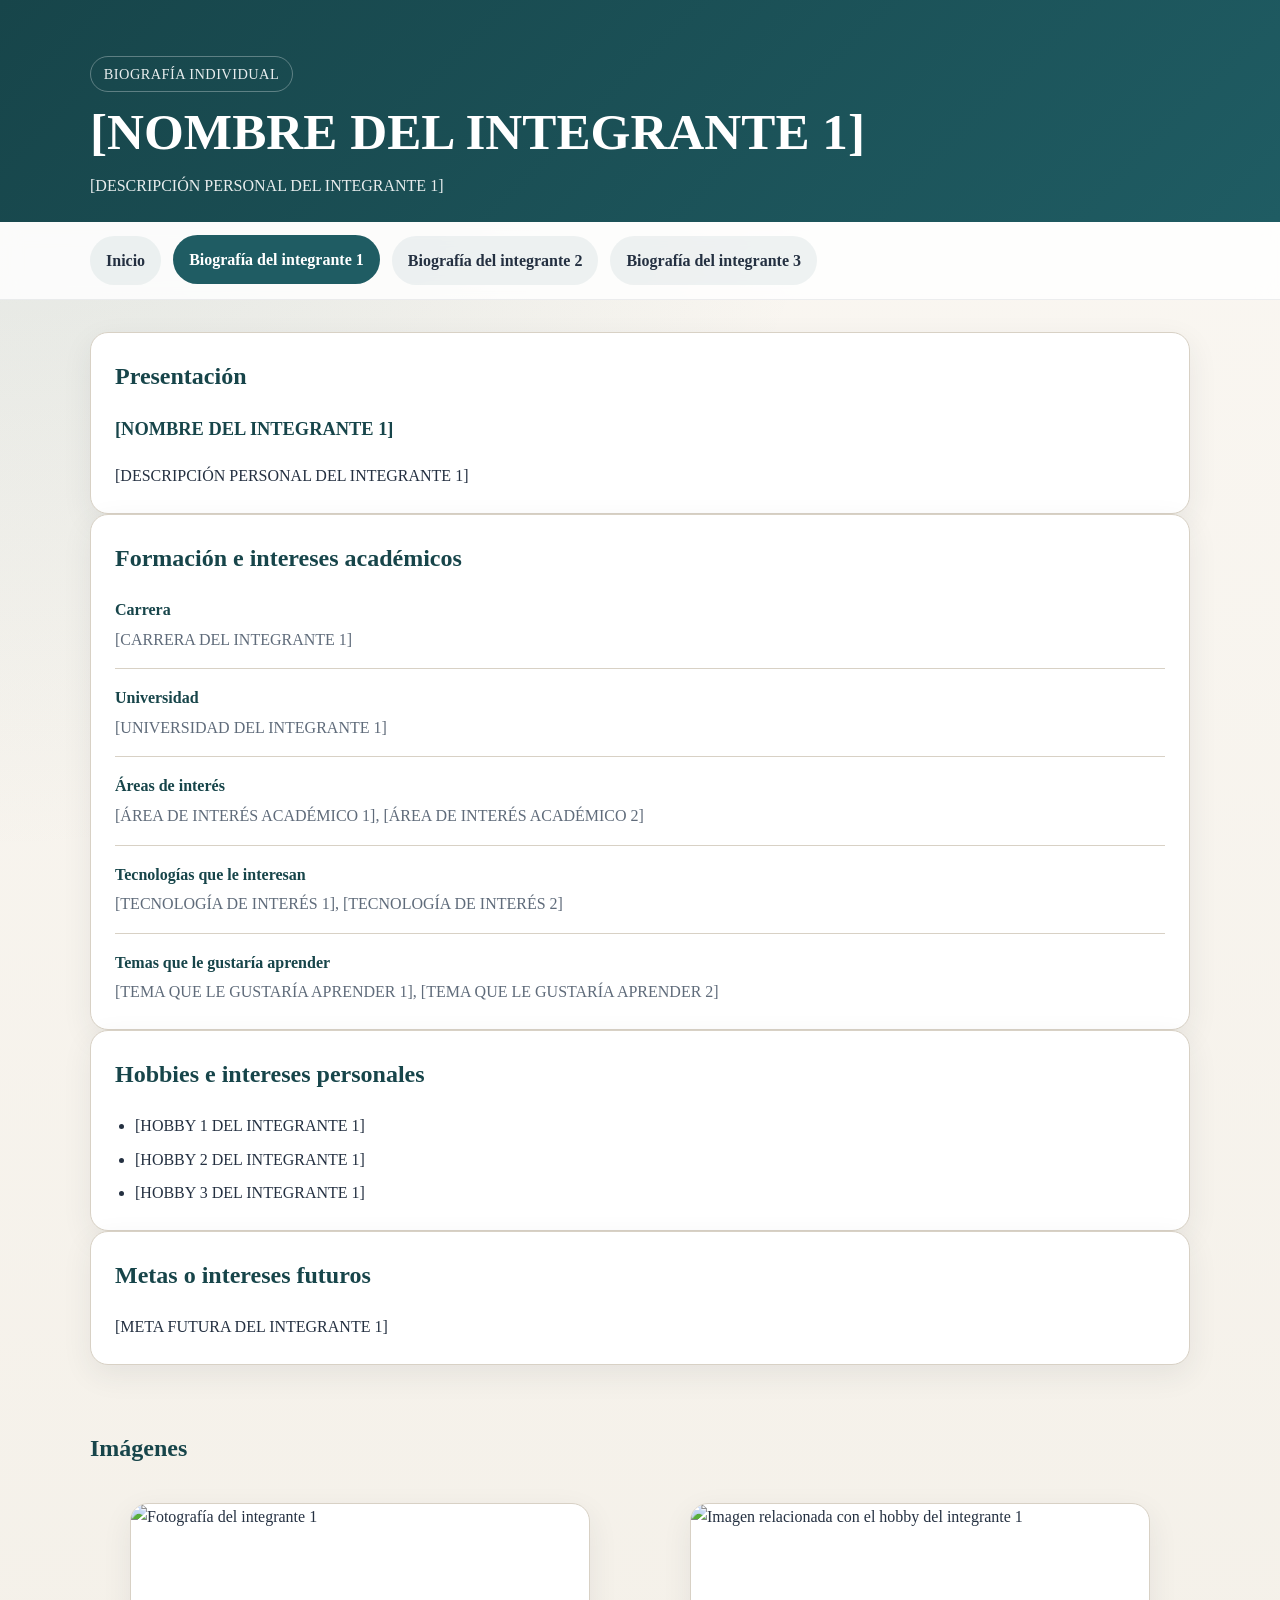
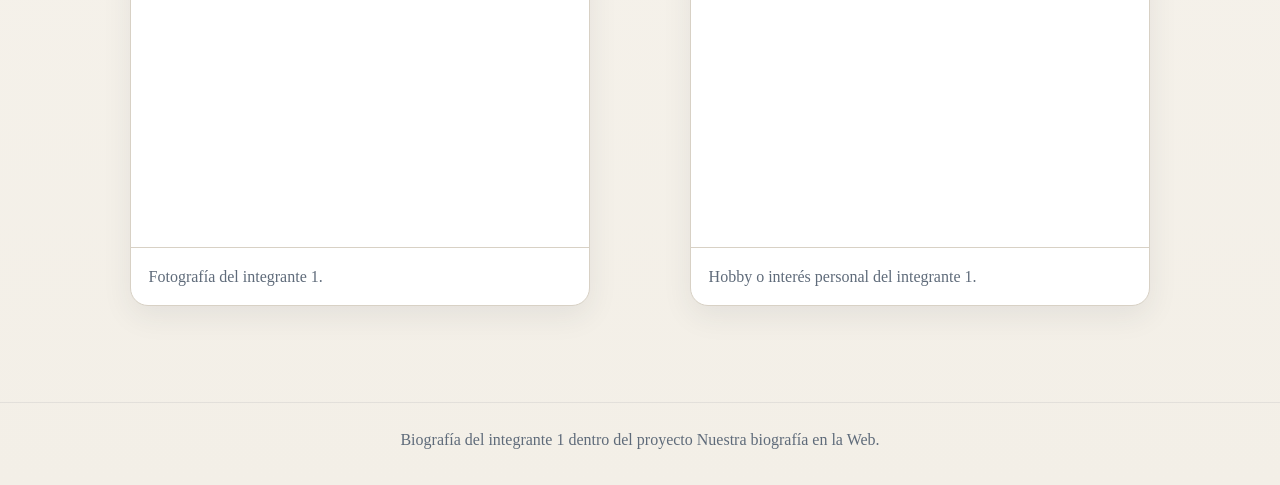
==== public/biografia1.html @ f6c76919 "Creacion de archivos y estructura del laboratorio" ====
<!doctype html>
<html lang="es">
  <head>
    <meta charset="UTF-8" />
    <meta name="viewport" content="width=device-width, initial-scale=1.0" />
    <title>Biografía del integrante 1</title>
    <link rel="stylesheet" href="../style.css" />
  </head>
  <body>
    <!-- Encabezado de la biografía -->
    <header class="encabezado encabezado--biografia">
      <div class="contenedor encabezado__contenido">
        <p class="etiqueta-sitio">Biografía individual</p>
        <h1>[NOMBRE DEL INTEGRANTE 1]</h1>
        <p>[DESCRIPCIÓN PERSONAL DEL INTEGRANTE 1]</p>
      </div>
    </header>

    <!-- Menú de navegación principal -->
    <nav class="navegacion" aria-label="Menú principal">
      <div class="contenedor">
        <ul class="menu-principal">
          <li><a href="../index.html">Inicio</a></li>
          <li>
            <a class="activo" href="biografia1.html"
              >Biografía del integrante 1</a
            >
          </li>
          <li><a href="biografia2.html">Biografía del integrante 2</a></li>
          <li><a href="biografia3.html">Biografía del integrante 3</a></li>
        </ul>
      </div>
    </nav>

    <!-- Contenido principal de la biografía -->
    <main class="contenedor contenido-principal contenido-biografia">
      <section class="seccion">
        <article class="tarjeta-bio">
          <h2>Presentación</h2>
          <p class="nombre-integrante">[NOMBRE DEL INTEGRANTE 1]</p>
          <p>[DESCRIPCIÓN PERSONAL DEL INTEGRANTE 1]</p>
        </article>

        <article class="tarjeta-bio">
          <h2>Formación e intereses académicos</h2>
          <dl class="lista-datos">
            <div>
              <dt>Carrera</dt>
              <dd>[CARRERA DEL INTEGRANTE 1]</dd>
            </div>
            <div>
              <dt>Universidad</dt>
              <dd>[UNIVERSIDAD DEL INTEGRANTE 1]</dd>
            </div>
            <div>
              <dt>Áreas de interés</dt>
              <dd>
                [ÁREA DE INTERÉS ACADÉMICO 1], [ÁREA DE INTERÉS ACADÉMICO 2]
              </dd>
            </div>
            <div>
              <dt>Tecnologías que le interesan</dt>
              <dd>[TECNOLOGÍA DE INTERÉS 1], [TECNOLOGÍA DE INTERÉS 2]</dd>
            </div>
            <div>
              <dt>Temas que le gustaría aprender</dt>
              <dd>
                [TEMA QUE LE GUSTARÍA APRENDER 1], [TEMA QUE LE GUSTARÍA
                APRENDER 2]
              </dd>
            </div>
          </dl>
        </article>

        <article class="tarjeta-bio">
          <h2>Hobbies e intereses personales</h2>
          <ul class="lista-hobbies">
            <li>[HOBBY 1 DEL INTEGRANTE 1]</li>
            <li>[HOBBY 2 DEL INTEGRANTE 1]</li>
            <li>[HOBBY 3 DEL INTEGRANTE 1]</li>
          </ul>
        </article>

        <article class="tarjeta-bio">
          <h2>Metas o intereses futuros</h2>
          <p>[META FUTURA DEL INTEGRANTE 1]</p>
        </article>
      </section>

      <!-- Imágenes de ejemplo que deben reemplazarse por material real del estudiante -->
      <section class="seccion">
        <h2>Imágenes</h2>
        <div class="galeria-imagenes">
          <figure class="tarjeta-imagen">
            <!-- Reemplazar esta imagen por una fotografía del integrante 1 -->
            <img
              src="../img/foto-integrante-1.jpg"
              alt="Fotografía del integrante 1"
            />
            <figcaption>Fotografía del integrante 1.</figcaption>
          </figure>

          <figure class="tarjeta-imagen">
            <!-- Reemplazar esta imagen por una imagen relacionada con un hobby del integrante 1 -->
            <img
              src="../img/hobby-integrante-1.jpg"
              alt="Imagen relacionada con el hobby del integrante 1"
            />
            <figcaption>Hobby o interés personal del integrante 1.</figcaption>
          </figure>
        </div>
      </section>
    </main>

    <!-- Pie de página -->
    <footer class="pie-pagina">
      <div class="contenedor">
        <p>
          Biografía del integrante 1 dentro del proyecto Nuestra biografía en la
          Web.
        </p>
      </div>
    </footer>
  </body>
</html>
---- style.css ----
/* Estilos generales */
:root {
  --color-fondo: #f3efe7;
  --color-fondo-secundario: #ffffff;
  --color-texto: #243041;
  --color-texto-suave: #5f6b7a;
  --color-primario: #1f5c63;
  --color-primario-oscuro: #17454a;
  --color-borde: #d8d1c5;
  --sombra-suave: 0 10px 30px rgba(36, 48, 65, 0.08);
  --radio: 18px;
  --ancho-contenido: 1100px;
}

* {
  box-sizing: border-box;
}

html {
  scroll-behavior: smooth;
}

body {
  margin: 0;
  font-family: Georgia, "Times New Roman", serif;
  line-height: 1.6;
  color: var(--color-texto);
  background:
    radial-gradient(
      circle at top left,
      rgba(31, 92, 99, 0.12),
      transparent 35%
    ),
    linear-gradient(180deg, #faf7f2 0%, var(--color-fondo) 100%);
}

img {
  display: block;
  max-width: 100%;
}

a {
  color: inherit;
  text-decoration: none;
}

a:hover,
a:focus-visible {
  text-decoration: underline;
}

.contenedor {
  width: min(100% - 2rem, var(--ancho-contenido));
  margin: 0 auto;
}

.seccion {
  margin-bottom: 2rem;
}

/* Encabezado */
.encabezado {
  padding: 3.5rem 0 2rem;
  background: linear-gradient(
    135deg,
    var(--color-primario-oscuro),
    var(--color-primario)
  );
  color: #ffffff;
}

.encabezado--biografia {
  padding-bottom: 1.5rem;
}

.encabezado__contenido {
  display: grid;
  gap: 0.75rem;
}

.encabezado h1 {
  margin: 0;
  font-size: clamp(2rem, 4vw, 3.5rem);
  line-height: 1.1;
}

.encabezado p {
  margin: 0;
  max-width: 70ch;
  color: rgba(255, 255, 255, 0.9);
}

.etiqueta-sitio {
  display: inline-flex;
  width: fit-content;
  padding: 0.35rem 0.8rem;
  border: 1px solid rgba(255, 255, 255, 0.3);
  border-radius: 999px;
  font-size: 0.9rem;
  letter-spacing: 0.03em;
  text-transform: uppercase;
}

/* Menú de navegación */
.navegacion {
  background: rgba(255, 255, 255, 0.82);
  backdrop-filter: blur(10px);
  border-bottom: 1px solid rgba(36, 48, 65, 0.08);
  position: sticky;
  top: 0;
  z-index: 10;
}

.menu-principal {
  list-style: none;
  margin: 0;
  padding: 0.85rem 0;
  display: flex;
  flex-wrap: wrap;
  gap: 0.75rem;
}

.menu-principal a {
  display: block;
  padding: 0.75rem 1rem;
  border-radius: 999px;
  font-weight: 700;
  color: var(--color-texto);
  background: rgba(31, 92, 99, 0.07);
  transition:
    background-color 0.2s ease,
    color 0.2s ease,
    transform 0.2s ease;
}

.menu-principal a:hover,
.menu-principal a:focus-visible,
.menu-principal a.activo {
  background: var(--color-primario);
  color: #ffffff;
  text-decoration: none;
  transform: translateY(-1px);
}

/* Contenido principal */
.contenido-principal {
  padding: 2rem 0 3rem;
}

.tarjeta-destacada,
.tarjeta-bio,
.tarjeta-integrante,
.tarjeta-imagen {
  background: var(--color-fondo-secundario);
  border: 1px solid var(--color-borde);
  border-radius: var(--radio);
  box-shadow: var(--sombra-suave);
}

.tarjeta-destacada,
.tarjeta-bio {
  padding: 1.5rem;
}

.tarjeta-destacada h2,
.tarjeta-bio h2,
.seccion > h2 {
  margin-top: 0;
  color: var(--color-primario-oscuro);
}

.tarjeta-destacada p:last-child,
.tarjeta-bio p:last-child {
  margin-bottom: 0;
}

/* Tarjetas del equipo */
.tarjetas-equipo {
  display: grid;
  grid-template-columns: repeat(auto-fit, minmax(220px, 1fr));
  gap: 1.25rem;
  margin-top: 1.25rem;
}

.tarjeta-integrante {
  padding: 1.5rem;
  display: grid;
  gap: 0.75rem;
}

.numero-integrante {
  width: 3rem;
  height: 3rem;
  margin: 0;
  display: grid;
  place-items: center;
  border-radius: 50%;
  background: rgba(31, 92, 99, 0.12);
  color: var(--color-primario-oscuro);
  font-weight: 700;
}

.tarjeta-integrante h3 {
  margin: 0;
  font-size: 1.15rem;
}

.enlace-secundario {
  display: inline-flex;
  width: fit-content;
  padding: 0.7rem 1rem;
  border-radius: 999px;
  background: var(--color-primario);
  color: #ffffff;
  font-weight: 700;
}

.resumen-visual {
  display: grid;
  grid-template-columns: repeat(auto-fit, minmax(180px, 1fr));
  gap: 1rem;
  margin-top: 1.25rem;
}

.bloque-visual {
  padding: 1.25rem;
  border-radius: var(--radio);
  background: linear-gradient(180deg, #f6fbfb, #e9f4f4);
  border: 1px dashed rgba(31, 92, 99, 0.25);
  display: grid;
  gap: 0.5rem;
  justify-items: center;
  text-align: center;
}

.bloque-visual span {
  width: 3rem;
  height: 3rem;
  display: grid;
  place-items: center;
  border-radius: 50%;
  background: var(--color-primario);
  color: #ffffff;
  font-weight: 700;
}

/* Biografías */
.contenido-biografia {
  display: grid;
  gap: 2rem;
}

.nombre-integrante {
  margin-top: 0;
  font-size: 1.15rem;
  font-weight: 700;
  color: var(--color-primario-oscuro);
}

.lista-datos {
  margin: 0;
  display: grid;
  gap: 1rem;
}

.lista-datos div {
  padding-bottom: 1rem;
  border-bottom: 1px solid var(--color-borde);
}

.lista-datos div:last-child {
  border-bottom: 0;
  padding-bottom: 0;
}

.lista-datos dt {
  font-weight: 700;
  color: var(--color-primario-oscuro);
}

.lista-datos dd {
  margin: 0.25rem 0 0;
  color: var(--color-texto-suave);
}

.lista-hobbies {
  margin: 0;
  padding-left: 1.25rem;
  display: grid;
  gap: 0.5rem;
}

/* Imágenes */
.galeria-imagenes {
  display: grid;
  grid-template-columns: repeat(auto-fit, minmax(240px, 1fr));
  gap: 1.25rem;
}

.tarjeta-imagen {
  overflow: hidden;
}

.tarjeta-imagen img {
  width: 100%;
  aspect-ratio: 4 / 3;
  object-fit: cover;
  border-bottom: 1px solid var(--color-borde);
}

.tarjeta-imagen figcaption {
  padding: 1rem 1.1rem;
  color: var(--color-texto-suave);
}

/* Pie de página */
.pie-pagina {
  padding: 1.5rem 0 2rem;
  border-top: 1px solid rgba(36, 48, 65, 0.08);
  color: var(--color-texto-suave);
}

.pie-pagina p {
  margin: 0;
  text-align: center;
}

/* Diseño adaptable */
@media (max-width: 720px) {
  .encabezado {
    padding-top: 2.5rem;
  }

  .menu-principal {
    justify-content: center;
  }

  .tarjeta-destacada,
  .tarjeta-bio,
  .tarjeta-integrante {
    padding: 1.1rem;
  }
}
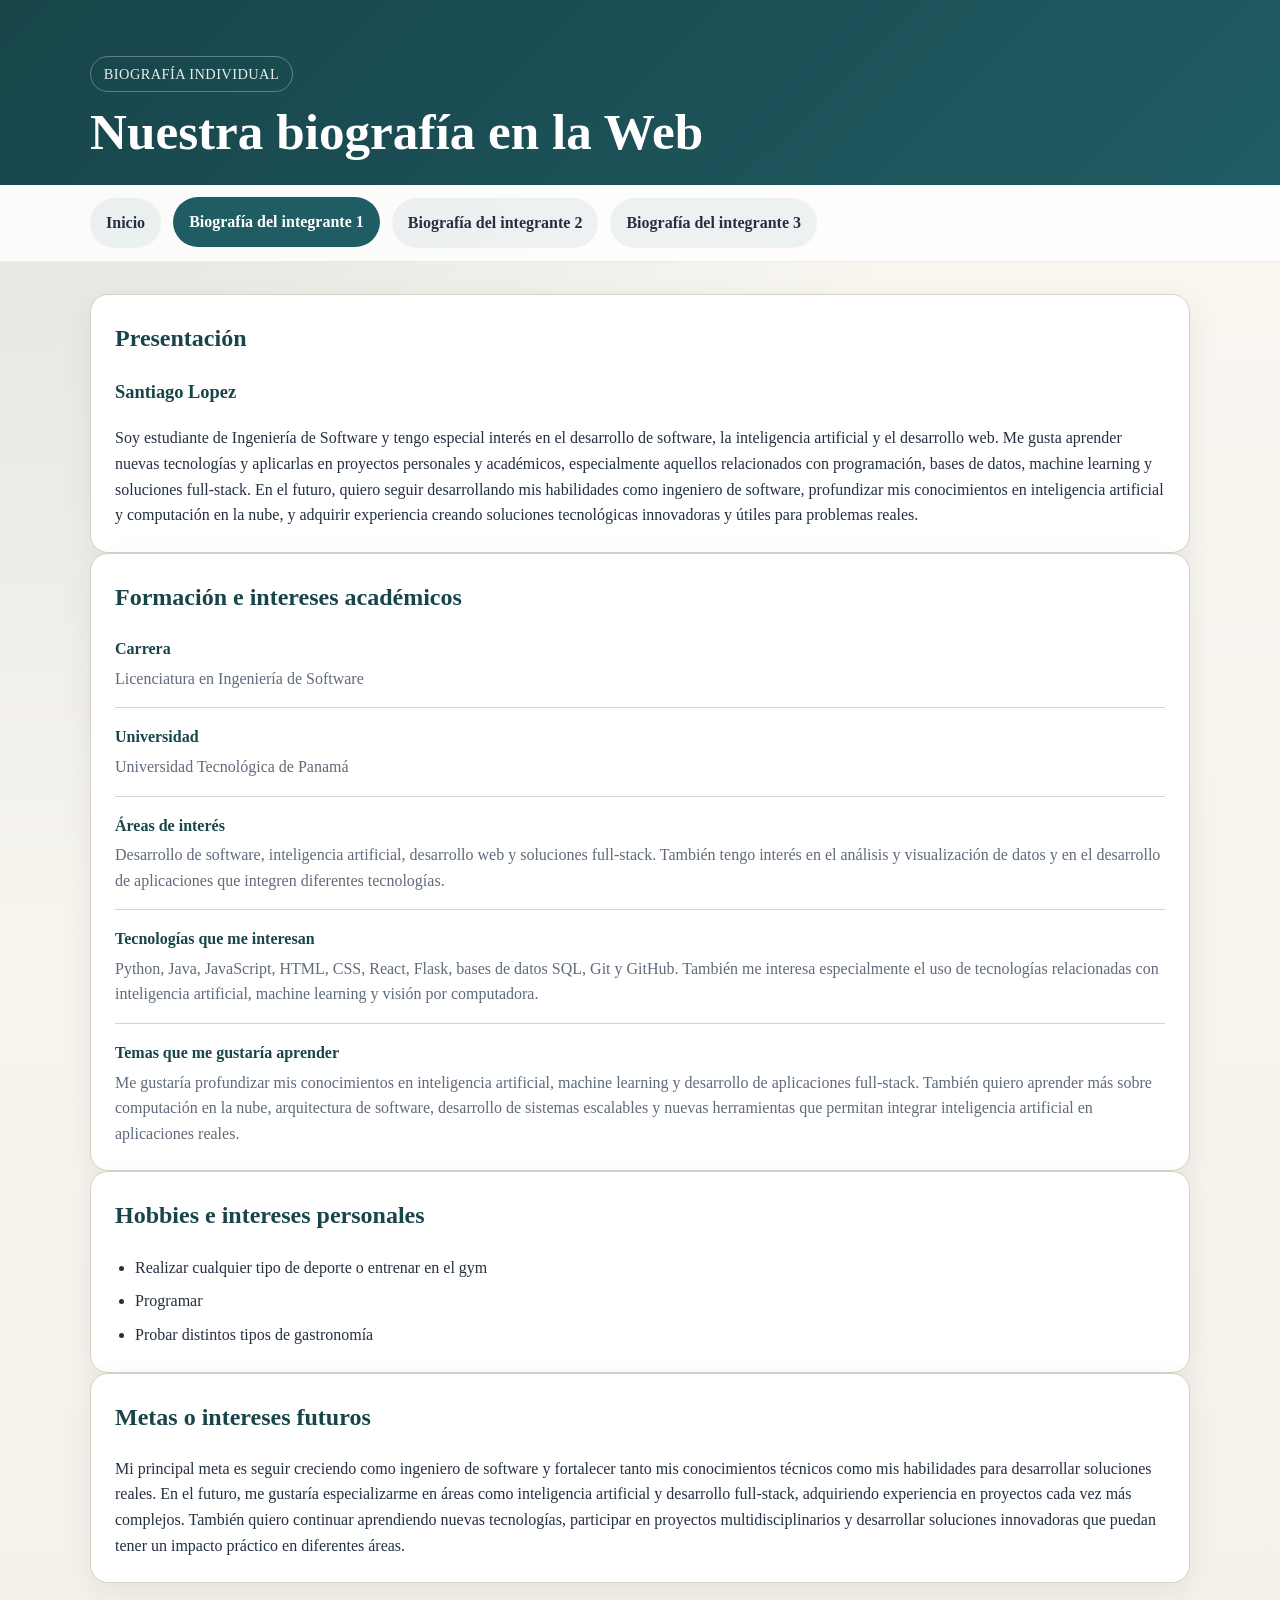
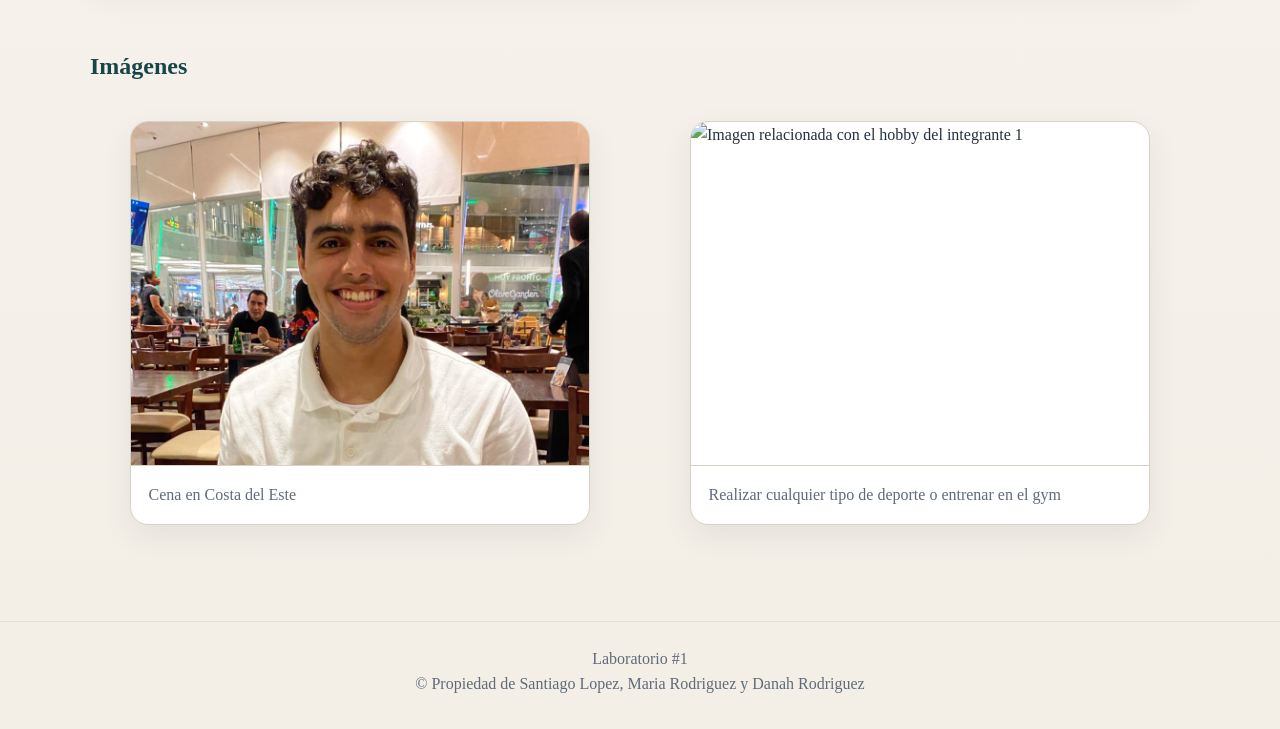
==== commit f46128c9: "Actualizacion de datos" ====
--- a/public/biografia1.html
+++ b/public/biografia1.html
@@ -11,8 +11,7 @@
     <header class="encabezado encabezado--biografia">
       <div class="contenedor encabezado__contenido">
         <p class="etiqueta-sitio">Biografía individual</p>
-        <h1>[NOMBRE DEL INTEGRANTE 1]</h1>
-        <p>[DESCRIPCIÓN PERSONAL DEL INTEGRANTE 1]</p>
+        <h1>Nuestra biografía en la Web</h1>
       </div>
     </header>
 
@@ -37,8 +36,19 @@
       <section class="seccion">
         <article class="tarjeta-bio">
           <h2>Presentación</h2>
-          <p class="nombre-integrante">[NOMBRE DEL INTEGRANTE 1]</p>
-          <p>[DESCRIPCIÓN PERSONAL DEL INTEGRANTE 1]</p>
+          <p class="nombre-integrante">Santiago Lopez</p>
+          <p>
+            Soy estudiante de Ingeniería de Software y tengo especial interés en
+            el desarrollo de software, la inteligencia artificial y el
+            desarrollo web. Me gusta aprender nuevas tecnologías y aplicarlas en
+            proyectos personales y académicos, especialmente aquellos
+            relacionados con programación, bases de datos, machine learning y
+            soluciones full-stack. En el futuro, quiero seguir desarrollando mis
+            habilidades como ingeniero de software, profundizar mis
+            conocimientos en inteligencia artificial y computación en la nube, y
+            adquirir experiencia creando soluciones tecnológicas innovadoras y
+            útiles para problemas reales.
+          </p>
         </article>
 
         <article class="tarjeta-bio">
@@ -46,27 +56,39 @@
           <dl class="lista-datos">
             <div>
               <dt>Carrera</dt>
-              <dd>[CARRERA DEL INTEGRANTE 1]</dd>
+              <dd>Licenciatura en Ingeniería de Software</dd>
             </div>
             <div>
               <dt>Universidad</dt>
-              <dd>[UNIVERSIDAD DEL INTEGRANTE 1]</dd>
+              <dd>Universidad Tecnológica de Panamá</dd>
             </div>
             <div>
               <dt>Áreas de interés</dt>
               <dd>
-                [ÁREA DE INTERÉS ACADÉMICO 1], [ÁREA DE INTERÉS ACADÉMICO 2]
+                Desarrollo de software, inteligencia artificial, desarrollo web
+                y soluciones full-stack. También tengo interés en el análisis y
+                visualización de datos y en el desarrollo de aplicaciones que
+                integren diferentes tecnologías.
               </dd>
             </div>
             <div>
-              <dt>Tecnologías que le interesan</dt>
-              <dd>[TECNOLOGÍA DE INTERÉS 1], [TECNOLOGÍA DE INTERÉS 2]</dd>
+              <dt>Tecnologías que me interesan</dt>
+              <dd>
+                Python, Java, JavaScript, HTML, CSS, React, Flask, bases de
+                datos SQL, Git y GitHub. También me interesa especialmente el
+                uso de tecnologías relacionadas con inteligencia artificial,
+                machine learning y visión por computadora.
+              </dd>
             </div>
             <div>
-              <dt>Temas que le gustaría aprender</dt>
+              <dt>Temas que me gustaría aprender</dt>
               <dd>
-                [TEMA QUE LE GUSTARÍA APRENDER 1], [TEMA QUE LE GUSTARÍA
-                APRENDER 2]
+                Me gustaría profundizar mis conocimientos en inteligencia
+                artificial, machine learning y desarrollo de aplicaciones
+                full-stack. También quiero aprender más sobre computación en la
+                nube, arquitectura de software, desarrollo de sistemas
+                escalables y nuevas herramientas que permitan integrar
+                inteligencia artificial en aplicaciones reales.
               </dd>
             </div>
           </dl>
@@ -75,38 +97,48 @@
         <article class="tarjeta-bio">
           <h2>Hobbies e intereses personales</h2>
           <ul class="lista-hobbies">
-            <li>[HOBBY 1 DEL INTEGRANTE 1]</li>
-            <li>[HOBBY 2 DEL INTEGRANTE 1]</li>
-            <li>[HOBBY 3 DEL INTEGRANTE 1]</li>
+            <li>Realizar cualquier tipo de deporte o entrenar en el gym</li>
+            <li>Programar</li>
+            <li>Probar distintos tipos de gastronomía</li>
           </ul>
         </article>
 
         <article class="tarjeta-bio">
           <h2>Metas o intereses futuros</h2>
-          <p>[META FUTURA DEL INTEGRANTE 1]</p>
+          <p>
+            Mi principal meta es seguir creciendo como ingeniero de software y
+            fortalecer tanto mis conocimientos técnicos como mis habilidades
+            para desarrollar soluciones reales. En el futuro, me gustaría
+            especializarme en áreas como inteligencia artificial y desarrollo
+            full-stack, adquiriendo experiencia en proyectos cada vez más
+            complejos. También quiero continuar aprendiendo nuevas tecnologías,
+            participar en proyectos multidisciplinarios y desarrollar soluciones
+            innovadoras que puedan tener un impacto práctico en diferentes
+            áreas.
+          </p>
         </article>
       </section>
 
-      <!-- Imágenes de ejemplo que deben reemplazarse por material real del estudiante -->
+      <!-- Imágenes -->
       <section class="seccion">
         <h2>Imágenes</h2>
         <div class="galeria-imagenes">
           <figure class="tarjeta-imagen">
-            <!-- Reemplazar esta imagen por una fotografía del integrante 1 -->
             <img
-              src="../img/foto-integrante-1.jpg"
+              src="../assets/img/Santiago Lopez.jpg"
               alt="Fotografía del integrante 1"
             />
-            <figcaption>Fotografía del integrante 1.</figcaption>
+            <figcaption>Cena en Costa del Este</figcaption>
           </figure>
 
           <figure class="tarjeta-imagen">
-            <!-- Reemplazar esta imagen por una imagen relacionada con un hobby del integrante 1 -->
             <img
-              src="../img/hobby-integrante-1.jpg"
+              src="https://s1.abcstatics.com/abc/www/multimedia/bienestar/2024/04/26/entrenamiento-fuerza-RbddnIftjuU6OdUMunPNCBP-1200x840@diario_abc.jpg"
               alt="Imagen relacionada con el hobby del integrante 1"
             />
-            <figcaption>Hobby o interés personal del integrante 1.</figcaption>
+            <figcaption>
+              Realizar cualquier tipo de deporte o entrenar en el gym
+            </figcaption>
           </figure>
         </div>
       </section>
@@ -115,10 +147,8 @@
     <!-- Pie de página -->
     <footer class="pie-pagina">
       <div class="contenedor">
-        <p>
-          Biografía del integrante 1 dentro del proyecto Nuestra biografía en la
-          Web.
-        </p>
+        <p>Laboratorio #1</p>
+        <p>© Propiedad de Santiago Lopez, Maria Rodriguez y Danah Rodriguez</p>
       </div>
     </footer>
   </body>
--- a/style.css
+++ b/style.css
@@ -305,6 +305,7 @@
   width: 100%;
   aspect-ratio: 4 / 3;
   object-fit: cover;
+  object-position: center top;
   border-bottom: 1px solid var(--color-borde);
 }
 
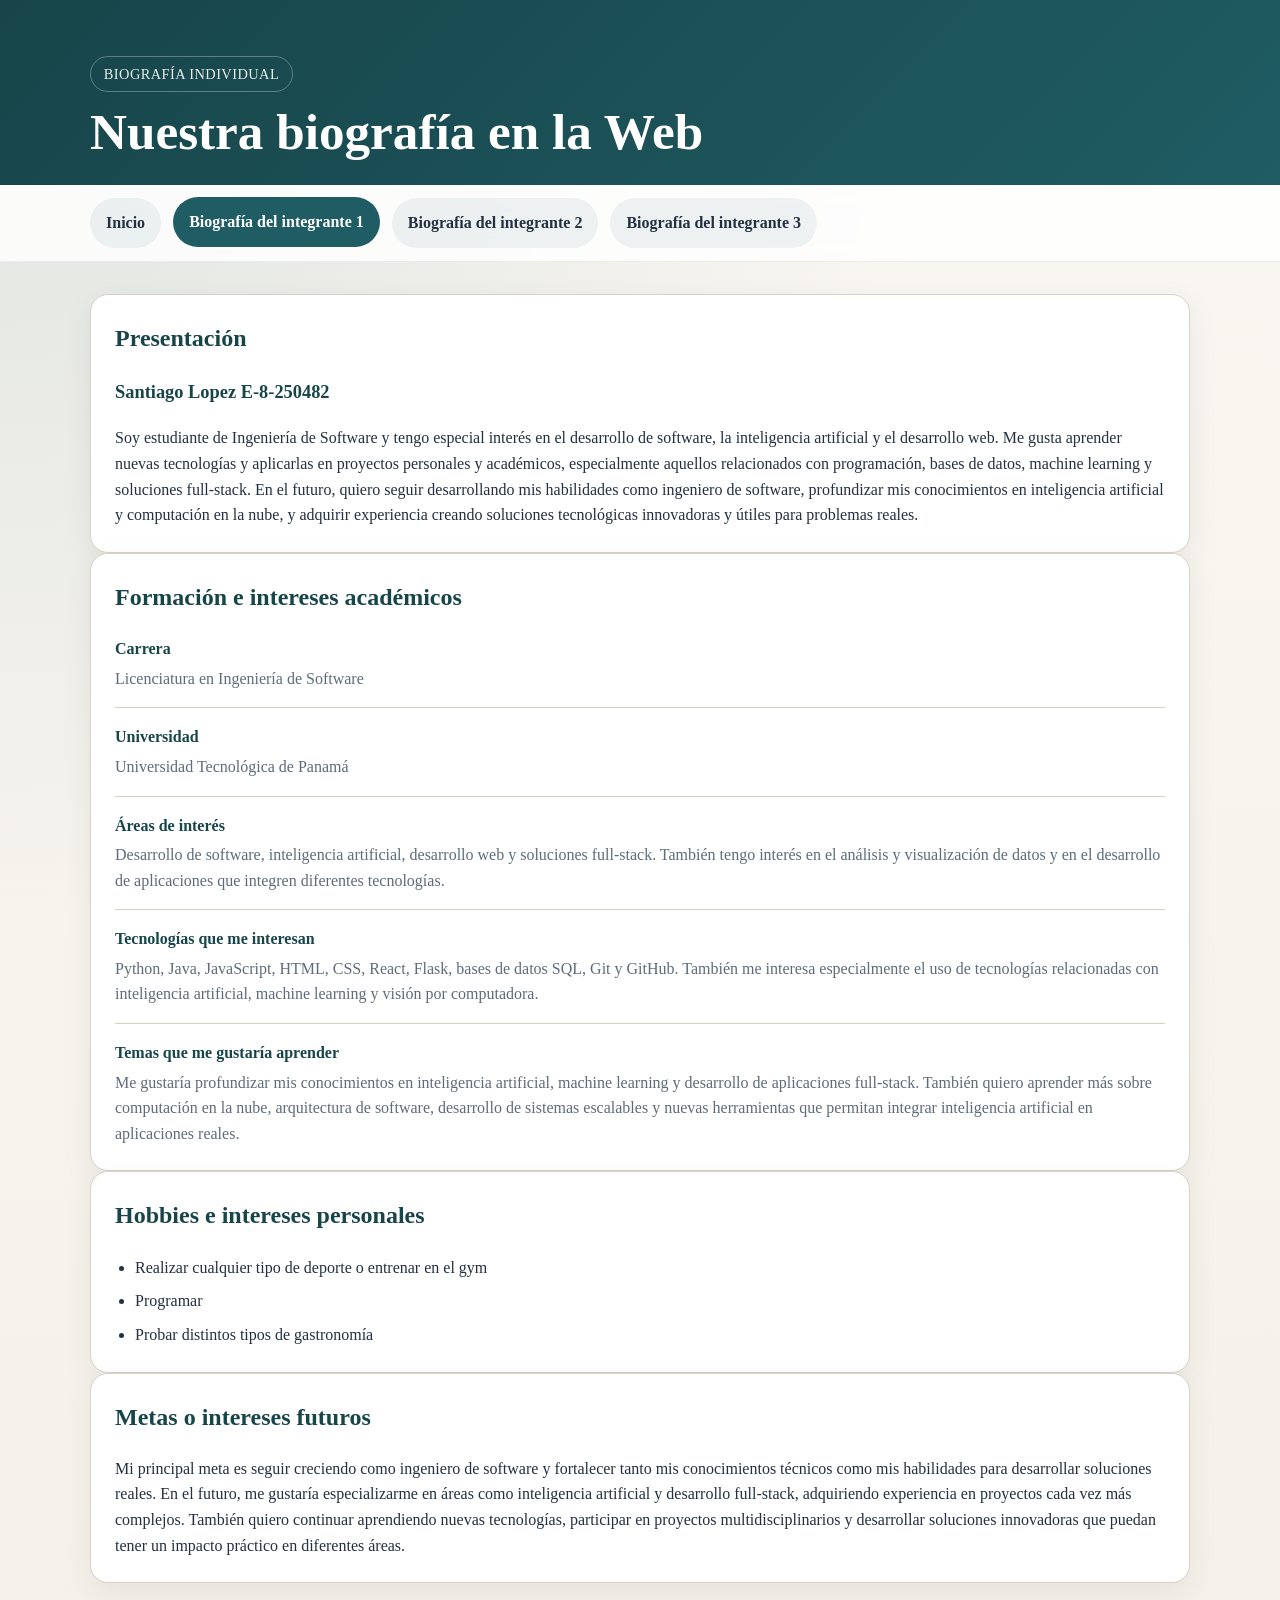
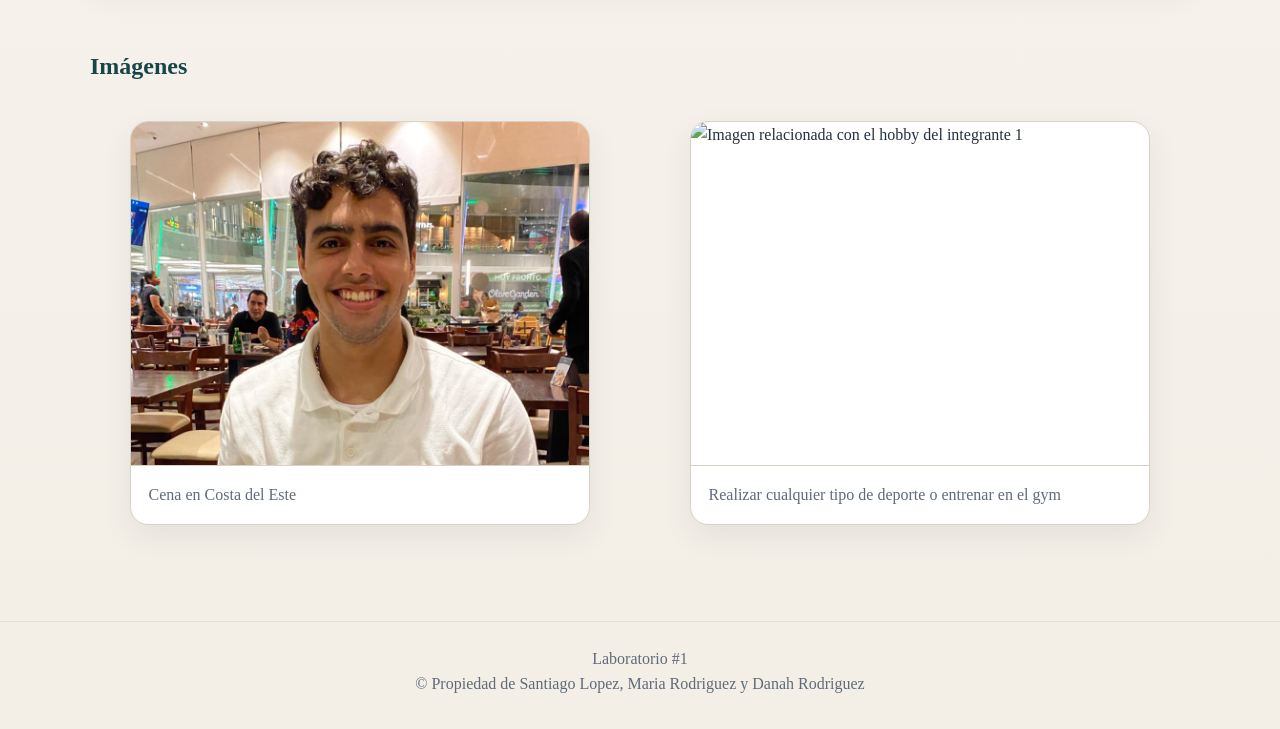
==== commit e4b9efc9: "Actualizar datos" ====
--- a/public/biografia1.html
+++ b/public/biografia1.html
@@ -36,7 +36,7 @@
       <section class="seccion">
         <article class="tarjeta-bio">
           <h2>Presentación</h2>
-          <p class="nombre-integrante">Santiago Lopez</p>
+          <p class="nombre-integrante">Santiago Lopez E-8-250482</p>
           <p>
             Soy estudiante de Ingeniería de Software y tengo especial interés en
             el desarrollo de software, la inteligencia artificial y el
